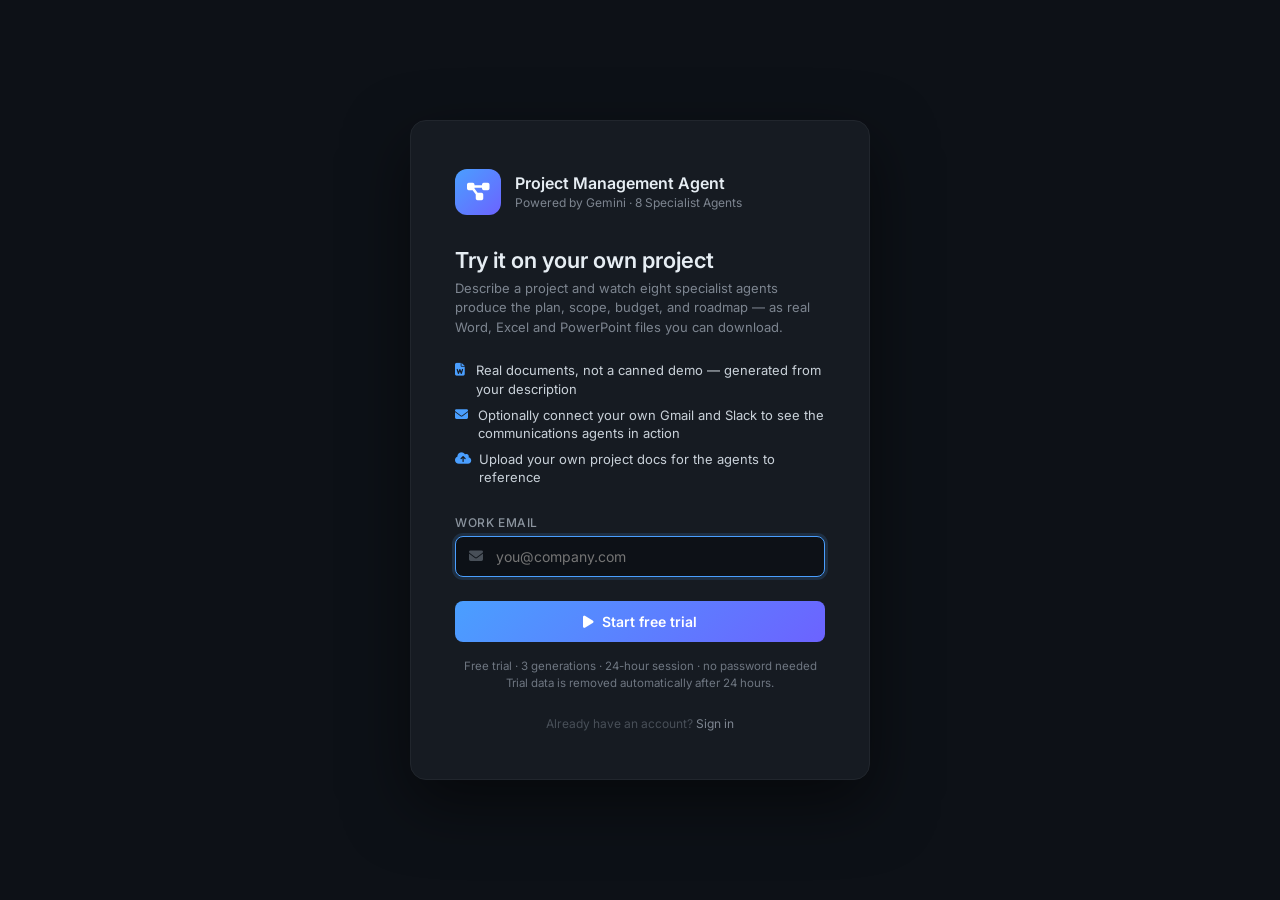
==== static/trial.html @ 34be6f15 "Add email-gated trial mode with per-user Slack OAuth; model tiers + hardened agent loop Trial mode: " ====
<!DOCTYPE html>
<html lang="en">
<head>
  <meta charset="UTF-8" />
  <meta name="viewport" content="width=device-width, initial-scale=1.0"/>
  <title>Project Management Agent — Try It</title>
  <link rel="preconnect" href="https://fonts.googleapis.com" />
  <link href="https://fonts.googleapis.com/css2?family=Inter:wght@300;400;500;600;700&display=swap" rel="stylesheet"/>
  <link rel="stylesheet" href="https://cdnjs.cloudflare.com/ajax/libs/font-awesome/6.5.0/css/all.min.css"/>
  <style>
    *, *::before, *::after { box-sizing: border-box; margin: 0; padding: 0; }

    body {
      font-family: "Inter", sans-serif;
      background: #0d1117;
      min-height: 100vh;
      display: flex;
      align-items: center;
      justify-content: center;
      padding: 24px;
    }

    .card {
      background: #161b22;
      border: 1px solid #21262d;
      border-radius: 16px;
      padding: 48px 44px;
      width: 100%;
      max-width: 460px;
      box-shadow: 0 24px 64px rgba(0,0,0,0.5);
    }

    .logo { display: flex; align-items: center; gap: 14px; margin-bottom: 32px; }
    .logo-icon {
      width: 46px; height: 46px;
      background: linear-gradient(135deg, #4A9FFF, #6c63ff);
      border-radius: 12px;
      display: flex; align-items: center; justify-content: center;
      font-size: 20px; color: #fff;
    }
    .logo-text h1 { font-size: 16px; font-weight: 600; color: #e6edf3; }
    .logo-text p  { font-size: 12px; color: #7d8590; margin-top: 2px; }

    h2 { font-size: 22px; font-weight: 600; color: #e6edf3; margin-bottom: 6px; }
    .subtitle { font-size: 13px; color: #7d8590; margin-bottom: 24px; line-height: 1.5; }

    .perks { list-style: none; margin-bottom: 28px; display: grid; gap: 8px; }
    .perks li { display: flex; gap: 10px; align-items: flex-start; font-size: 13px; color: #c9d1d9; line-height: 1.4; }
    .perks i { color: #4A9FFF; margin-top: 2px; width: 14px; }

    .field { margin-bottom: 18px; }
    label {
      display: block; font-size: 12px; font-weight: 500;
      color: #8b949e; margin-bottom: 6px; text-transform: uppercase; letter-spacing: 0.05em;
    }
    .input-wrap { position: relative; }
    .input-wrap i {
      position: absolute; left: 14px; top: 50%; transform: translateY(-50%);
      color: #484f58; font-size: 14px;
    }
    input[type="email"] {
      width: 100%; padding: 11px 14px 11px 40px;
      background: #0d1117; border: 1px solid #30363d; border-radius: 8px;
      color: #e6edf3; font-size: 14px; font-family: inherit;
      transition: border-color 0.2s, box-shadow 0.2s; outline: none;
    }
    input:focus { border-color: #4A9FFF; box-shadow: 0 0 0 3px rgba(74,159,255,0.15); }

    .notice {
      display: none; border-radius: 8px; padding: 10px 14px; font-size: 13px;
      margin-bottom: 18px; align-items: flex-start; gap: 8px; line-height: 1.45;
    }
    .notice.visible { display: flex; }
    .notice.error { background: rgba(239,68,68,0.1); border: 1px solid rgba(239,68,68,0.3); color: #f87171; }
    .notice.warn  { background: rgba(245,158,11,0.1); border: 1px solid rgba(245,158,11,0.3); color: #fbbf24; }
    .notice.ok    { background: rgba(61,214,140,0.1); border: 1px solid rgba(61,214,140,0.3); color: #3dd68c; }

    .btn {
      width: 100%; padding: 12px;
      background: linear-gradient(135deg, #4A9FFF, #6c63ff);
      border: none; border-radius: 8px; color: #fff;
      font-size: 14px; font-weight: 600; font-family: inherit; cursor: pointer;
      transition: opacity 0.2s, transform 0.1s; margin-top: 6px;
    }
    .btn:hover  { opacity: 0.92; }
    .btn:active { transform: scale(0.99); }

    .limits { margin-top: 16px; font-size: 11.5px; color: #6e7681; text-align: center; line-height: 1.5; }
    .footer { margin-top: 24px; text-align: center; font-size: 12px; color: #484f58; }
    .footer a { color: #7d8590; text-decoration: none; }
    .footer a:hover { color: #e6edf3; }
  </style>
</head>
<body>
  <div class="card">
    <div class="logo">
      <div class="logo-icon"><i class="fas fa-diagram-project"></i></div>
      <div class="logo-text">
        <h1>Project Management Agent</h1>
        <p>Powered by Gemini · 8 Specialist Agents</p>
      </div>
    </div>

    <h2>Try it on your own project</h2>
    <p class="subtitle">Describe a project and watch eight specialist agents produce the plan, scope, budget, and roadmap — as real Word, Excel and PowerPoint files you can download.</p>

    <ul class="perks">
      <li><i class="fas fa-file-word"></i><span>Real documents, not a canned demo — generated from your description</span></li>
      <li><i class="fas fa-envelope"></i><span>Optionally connect your own Gmail and Slack to see the communications agents in action</span></li>
      <li><i class="fas fa-cloud-upload-alt"></i><span>Upload your own project docs for the agents to reference</span></li>
    </ul>

    <div class="notice error" id="notice-email">
      <i class="fas fa-triangle-exclamation"></i>
      <span>Please enter a valid email address.</span>
    </div>
    <div class="notice error" id="notice-unavailable">
      <i class="fas fa-triangle-exclamation"></i>
      <span>The trial is temporarily unavailable. Please try again in a few minutes.</span>
    </div>
    <div class="notice warn" id="notice-full">
      <i class="fas fa-hourglass-half"></i>
      <span><strong>Today's trial capacity is used up.</strong> Your email is on the list — you'll get access as soon as capacity opens.</span>
    </div>

    <form method="POST" action="/trial" id="trial-form">
      <div class="field">
        <label>Work email</label>
        <div class="input-wrap">
          <i class="fas fa-envelope"></i>
          <input type="email" name="email" placeholder="you@company.com" required autofocus autocomplete="email" maxlength="254" />
        </div>
      </div>
      <button type="submit" class="btn">
        <i class="fas fa-play"></i>&nbsp; Start free trial
      </button>
    </form>

    <div class="limits">Free trial · 3 generations · 24-hour session · no password needed<br/>Trial data is removed automatically after 24 hours.</div>

    <div class="footer">Already have an account? <a href="/login">Sign in</a></div>
  </div>

  <script>
    const params = new URLSearchParams(window.location.search);
    if (params.get("error") === "email")       document.getElementById("notice-email").classList.add("visible");
    if (params.get("error") === "unavailable") document.getElementById("notice-unavailable").classList.add("visible");
    if (params.get("full")) {
      document.getElementById("notice-full").classList.add("visible");
      document.getElementById("trial-form").style.display = "none";
    }
  </script>
</body>
</html>
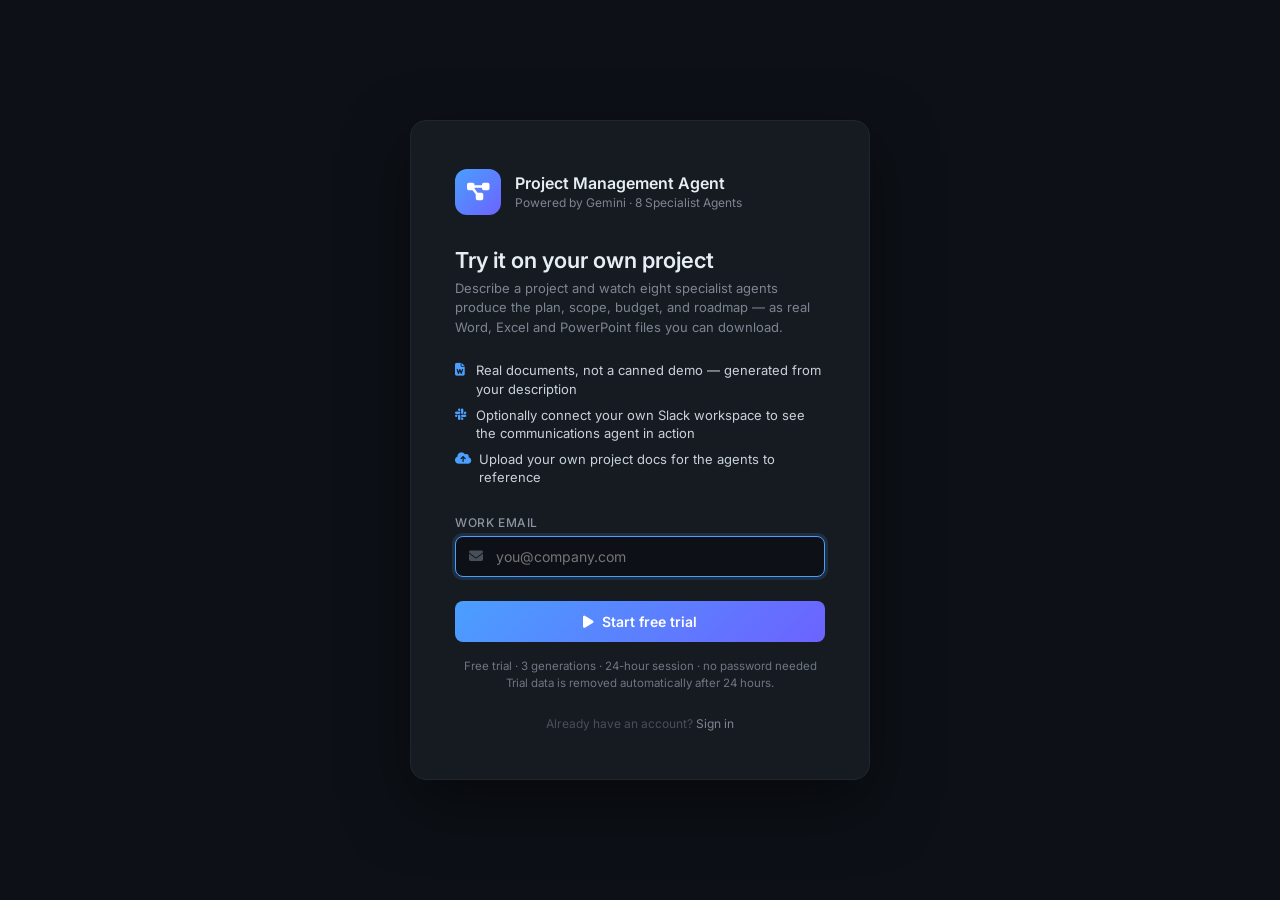
==== commit ada113c8: "Withhold Gmail from trial guests gmail.modify is a Google restricted scope: only accounts on the OAu" ====
--- a/static/trial.html
+++ b/static/trial.html
@@ -106,7 +106,7 @@
 
     <ul class="perks">
       <li><i class="fas fa-file-word"></i><span>Real documents, not a canned demo — generated from your description</span></li>
-      <li><i class="fas fa-envelope"></i><span>Optionally connect your own Gmail and Slack to see the communications agents in action</span></li>
+      <li><i class="fab fa-slack"></i><span>Optionally connect your own Slack workspace to see the communications agent in action</span></li>
       <li><i class="fas fa-cloud-upload-alt"></i><span>Upload your own project docs for the agents to reference</span></li>
     </ul>
 
